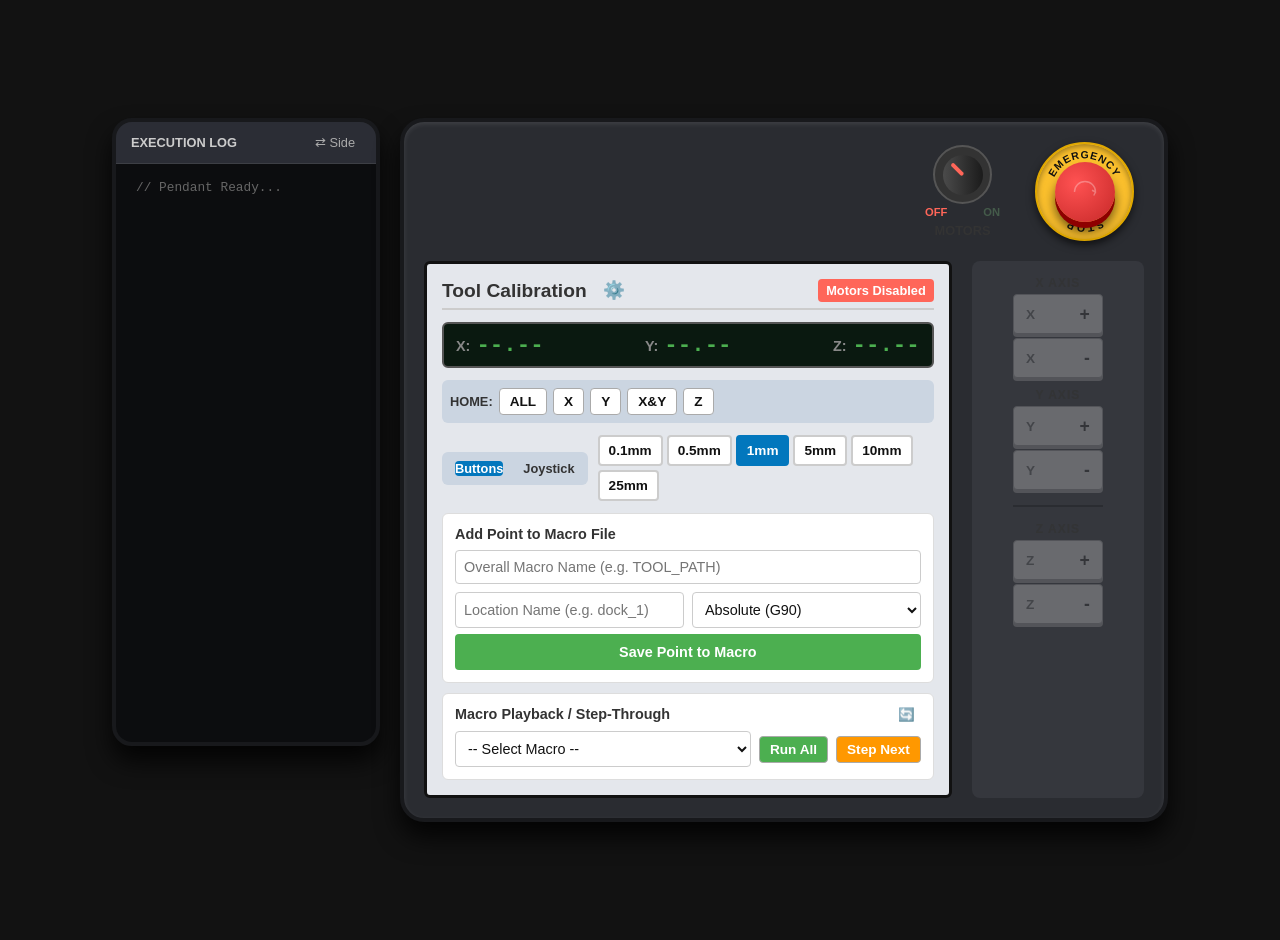
==== pendant.html @ 1c5fdec5 "10/01/2026 Rev B" ====
﻿<!DOCTYPE html>
<html lang="en">
<head>
    <meta charset="UTF-8">
    <meta name="viewport" content="width=device-width, initial-scale=1.0">
    <title>Klipper Teach Pendant</title>
    <style>
        :root {
            --casing-bg: #2a2c31;
            --casing-border: #18191c;
            --screen-bg: #e4e7ec;
            --btn-hw-bg: #e0e0e0;
            --btn-hw-border: #999;
            --btn-hw-text: #333;
            --estop-red: #d32f2f;
            --estop-red-dark: #8e0000;
            --estop-yellow: #fbc02d;
            --accent: #0277bd;
            --lcd-bg: #0a1910;
            --lcd-text: #4CAF50;
            --text-main: #333;
            --panel-bg: #fff;
            --panel-border: #ddd;
            --hw-col-bg: #35373d;
            --label-color: #fff;
        }

        body.light-mode {
            --casing-bg: #d0d3d8;
            --casing-border: #999cbad;
            --screen-bg: #f5f7fa;
            --btn-hw-bg: #f0f0f0;
            --btn-hw-border: #bbb;
            --btn-hw-text: #111;
            --accent: #0288d1;
            --lcd-bg: #112218;
            --lcd-text: #66bb6a;
            --text-main: #111;
            --panel-bg: #eaeef2;
            --panel-border: #cbd5e1;
            --hw-col-bg: #b8bbc2;
            --label-color: #111;
        }

        body {
            margin: 0;
            padding: 20px;
            background-color: #121212;
            font-family: "Segoe UI", Roboto, Helvetica, sans-serif;
            display: flex;
            justify-content: center;
            align-items: center;
            min-height: 100vh;
            user-select: none;
            transition: background-color 0.3s;
        }

        .pendant-wrapper {
            display: flex;
            gap: 20px;
            align-items: flex-start;
        }

        /* Console Window Panel */
        .console-column {
            width: 260px;
            height: 620px;
            background-color: #1e1f22;
            border: 4px solid var(--casing-border);
            border-radius: 20px;
            display: flex;
            flex-direction: column;
            overflow: hidden;
            box-shadow: 0 15px 25px rgba(0,0,0,0.8);
            order: 1; /* Default Left */
        }

        .pendant-casing {
            background-color: var(--casing-bg);
            border: 4px solid var(--casing-border);
            border-radius: 24px;
            box-shadow: 0 15px 25px rgba(0,0,0,0.8), inset 0 2px 5px rgba(255,255,255,0.1);
            width: 720px;
            padding: 20px;
            display: flex;
            flex-direction: column;
            gap: 20px;
            transition: background-color 0.3s, border-color 0.3s;
            order: 2; /* Default Center/Right of console */
        }

        .console-header {
            background-color: #2b2d35;
            color: #ccc;
            font-size: 0.8rem;
            font-weight: bold;
            padding: 12px 15px;
            display: flex;
            justify-content: space-between;
            align-items: center;
            border-bottom: 1px solid #3d3f45;
        }

        .console-body {
            background-color: #0c0d0f;
            color: #a9b7c6;
            font-family: "Courier New", Courier, monospace;
            font-size: 0.8rem;
            padding: 12px;
            flex-grow: 1;
            overflow-y: auto;
            display: flex;
            flex-direction: column;
            gap: 6px;
        }

        .console-line {
            padding: 4px 8px;
            border-radius: 3px;
            white-space: pre-wrap;
            word-break: break-all;
        }

            .console-line.active-target {
                background-color: #1b3b22;
                color: #81c784;
                border-left: 3px solid #4CAF50;
                font-weight: bold;
            }

        .console-toggle-btn {
            background: none;
            border: none;
            color: #aaa;
            cursor: pointer;
            font-size: 0.8rem;
        }

            .console-toggle-btn:hover {
                color: #fff;
            }

        .top-bezel {
            display: flex;
            justify-content: flex-end;
            align-items: center;
            gap: 35px;
            padding-right: 10px;
        }

        .main-body-row {
            display: flex;
            gap: 20px;
        }

        .estop-container {
            position: relative;
            width: 95px;
            height: 95px;
            background-color: var(--estop-yellow);
            border-radius: 50%;
            display: flex;
            align-items: center;
            justify-content: center;
            box-shadow: inset 0 2px 6px rgba(0,0,0,0.4), 0 4px 8px rgba(0,0,0,0.6);
            border: 2px solid #e0a800;
        }

        .estop-text-svg {
            position: absolute;
            top: 0;
            left: 0;
            width: 100%;
            height: 100%;
            pointer-events: none;
        }

        .estop-btn {
            background: radial-gradient(circle at 35% 35%, #ff5252, #c62828);
            border: none;
            border-radius: 50%;
            width: 60px;
            height: 60px;
            box-shadow: 0 6px 0 var(--estop-red-dark), 0 10px 12px rgba(0,0,0,0.6);
            cursor: pointer;
            position: relative;
            z-index: 2;
        }

            .estop-btn:active {
                transform: translateY(6px);
                box-shadow: 0 0 0 var(--estop-red-dark);
            }

        .estop-arrows {
            position: absolute;
            top: 50%;
            left: 50%;
            transform: translate(-50%, -50%);
            width: 35px;
            height: 35px;
            opacity: 0.3;
            pointer-events: none;
        }

        .keyswitch-container {
            display: flex;
            flex-direction: column;
            align-items: center;
            gap: 5px;
            color: var(--text-main);
            font-size: 0.8rem;
            font-weight: bold;
        }

        .keyswitch-base {
            width: 55px;
            height: 55px;
            background-color: #333;
            border: 2px solid #555;
            border-radius: 50%;
            display: flex;
            align-items: center;
            justify-content: center;
            cursor: pointer;
            position: relative;
        }

        .keyswitch-knob {
            width: 40px;
            height: 40px;
            background: linear-gradient(135deg, #555, #111);
            border-radius: 50%;
            transition: transform 0.5s cubic-bezier(0.68, -0.55, 0.265, 1.55);
            transform: rotate(-45deg);
            position: relative;
        }

            .keyswitch-knob::after {
                content: '';
                position: absolute;
                top: 4px;
                left: 50%;
                transform: translateX(-50%);
                width: 4px;
                height: 16px;
                background-color: #ff6659;
                border-radius: 2px;
            }

        #motorToggle {
            display: none;
        }

            #motorToggle:checked + .keyswitch-base {
                background-color: #1b3b22;
                border-color: #4CAF50;
            }

                #motorToggle:checked + .keyswitch-base .keyswitch-knob {
                    transform: rotate(45deg);
                }

                    #motorToggle:checked + .keyswitch-base .keyswitch-knob::after {
                        background-color: #81c784;
                    }

        .keyswitch-labels {
            display: flex;
            justify-content: space-between;
            width: 75px;
            font-size: 0.7rem;
            margin-top: -3px;
        }

        .label-off {
            color: #ff6659;
        }

        .label-on {
            color: #81c784;
            opacity: 0.3;
        }

        #motorToggle:checked ~ .keyswitch-labels .label-off {
            opacity: 0.3;
        }

        #motorToggle:checked ~ .keyswitch-labels .label-on {
            opacity: 1;
        }

        .screen-area {
            flex-grow: 1;
            background-color: var(--screen-bg);
            border: 3px solid #111;
            border-radius: 6px;
            padding: 15px;
            display: flex;
            flex-direction: column;
            gap: 12px;
            position: relative;
            transition: background-color 0.3s;
        }

        .screen-header {
            font-size: 1.2rem;
            font-weight: bold;
            color: var(--text-main);
            border-bottom: 2px solid #ccc;
            padding-bottom: 6px;
            display: flex;
            justify-content: space-between;
            align-items: center;
        }

        .header-title-group {
            display: flex;
            align-items: center;
            gap: 10px;
        }

        .settings-btn-icon {
            background: none;
            border: none;
            font-size: 1.1rem;
            cursor: pointer;
            color: var(--text-main);
        }

        .status-badge {
            font-size: 0.8rem;
            padding: 4px 8px;
            border-radius: 4px;
            background-color: #ff6659;
            color: white;
        }

            .status-badge.active {
                background-color: #4CAF50;
            }

        .settings-overlay {
            position: absolute;
            top: 0;
            left: 0;
            right: 0;
            bottom: 0;
            background: rgba(0,0,0,0.7);
            display: none;
            justify-content: center;
            align-items: center;
            z-index: 10;
        }

        .settings-modal {
            background-color: #fff;
            padding: 20px;
            border-radius: 8px;
            width: 85%;
            max-width: 350px;
            color: #333;
        }

            .settings-modal h3 {
                margin-top: 0;
                margin-bottom: 12px;
                font-size: 1.1rem;
                color: #333;
                border-bottom: 1px solid #ddd;
                padding-bottom: 5px;
            }

        .settings-section-title {
            font-size: 0.85rem;
            font-weight: bold;
            color: #555;
            margin: 10px 0 5px 0;
        }

        .settings-grid {
            display: grid;
            grid-template-columns: 1fr 1fr;
            gap: 8px;
            margin-bottom: 10px;
        }

        .settings-grid-item {
            display: flex;
            align-items: center;
            gap: 5px;
        }

        .settings-grid input[type="number"] {
            width: 100%;
            padding: 6px;
            border: 1px solid #ccc;
            border-radius: 4px;
        }

        .settings-row-single {
            display: flex;
            align-items: center;
            justify-content: space-between;
            margin-bottom: 10px;
            font-size: 0.9rem;
            color: #333;
        }

            .settings-row-single input[type="number"], .settings-row-single select {
                width: 90px;
                padding: 5px;
                border: 1px solid #ccc;
                border-radius: 4px;
                text-align: center;
            }

        .settings-checkboxes {
            display: flex;
            flex-direction: column;
            gap: 6px;
            margin-bottom: 15px;
            font-size: 0.9rem;
            color: #333;
        }

            .settings-checkboxes label {
                display: flex;
                align-items: center;
                gap: 8px;
                cursor: pointer;
            }

        .settings-actions {
            display: flex;
            justify-content: flex-end;
            gap: 10px;
        }

            .settings-actions button {
                padding: 6px 12px;
                border: none;
                border-radius: 4px;
                cursor: pointer;
                font-weight: bold;
            }

        .btn-cancel {
            background-color: #e0e0e0;
        }

        .btn-apply {
            background-color: var(--accent);
            color: white;
        }

        .lcd-display {
            background-color: var(--lcd-bg);
            border: 2px solid #555;
            border-radius: 6px;
            padding: 8px 12px;
            display: flex;
            justify-content: space-between;
        }

        .lcd-axis {
            display: flex;
            align-items: baseline;
            gap: 6px;
        }

        .lcd-label {
            color: #888;
            font-size: 0.9rem;
            font-weight: bold;
        }

        .lcd-value {
            color: var(--lcd-text);
            font-family: monospace;
            font-size: 1.4rem;
            font-weight: bold;
        }

        .homing-bar {
            display: flex;
            align-items: center;
            gap: 6px;
            background: #cbd5e1;
            padding: 8px;
            border-radius: 6px;
        }

        .homing-label {
            font-weight: bold;
            font-size: 0.8rem;
            color: #333;
        }

        .home-btn {
            background-color: #fff;
            border: 1px solid #aaa;
            border-radius: 4px;
            padding: 5px 10px;
            font-weight: bold;
            font-size: 0.85rem;
            cursor: pointer;
            color: #111;
        }

            .home-btn:hover {
                background-color: #e3f2fd;
                color: #1976d2;
            }

        .controls-row {
            display: flex;
            justify-content: space-between;
            align-items: center;
            gap: 10px;
        }

        .ui-toggle {
            display: flex;
            background: #cbd5e1;
            border-radius: 6px;
            padding: 3px;
        }

            .ui-toggle label {
                padding: 6px 10px;
                cursor: pointer;
                border-radius: 4px;
                font-weight: bold;
                font-size: 0.8rem;
                color: #333;
            }

            .ui-toggle input[type="radio"] {
                display: none;
            }

                .ui-toggle input[type="radio"]:checked + span {
                    background-color: var(--accent);
                    color: white;
                    display: block;
                    border-radius: 4px;
                }

        .step-selector {
            display: flex;
            gap: 4px;
            flex-wrap: wrap;
        }

        .step-btn {
            padding: 6px 9px;
            font-size: 0.85rem;
            background-color: white;
            border: 2px solid #ccc;
            border-radius: 4px;
            cursor: pointer;
            font-weight: bold;
            color: #111;
        }

            .step-btn.active {
                background-color: var(--accent);
                color: white;
                border-color: var(--accent);
            }

        .pendant-panels {
            display: flex;
            flex-direction: column;
            gap: 10px;
            margin-top: auto;
        }

        .panel-box {
            background: var(--panel-bg);
            padding: 12px;
            border-radius: 6px;
            border: 1px solid var(--panel-border);
            transition: background-color 0.3s;
        }

        .panel-title {
            font-weight: bold;
            color: var(--text-main);
            font-size: 0.9rem;
            margin-bottom: 8px;
            display: flex;
            justify-content: space-between;
        }

        .save-grid {
            display: grid;
            grid-template-columns: 1fr 1fr;
            gap: 8px;
        }

            .save-grid input, .save-grid select, .playback-grid select {
                padding: 8px;
                font-size: 0.9rem;
                border: 1px solid #ccc;
                border-radius: 4px;
                box-sizing: border-box;
                width: 100%;
                background: #fff;
                color: #111;
            }

        .macro-name-input {
            grid-column: 1 / 3;
        }

        .btn-action {
            background-color: #4CAF50;
            color: white;
            border: none;
            padding: 10px;
            font-weight: bold;
            border-radius: 4px;
            cursor: pointer;
            width: 100%;
            margin-top: 6px;
            font-size: 0.9rem;
        }

        .playback-grid {
            display: grid;
            grid-template-columns: 1fr auto auto;
            gap: 8px;
            align-items: center;
        }

        .hardware-jog-column {
            width: 155px;
            background-color: var(--hw-col-bg);
            padding: 15px;
            border-radius: 8px;
            display: flex;
            flex-direction: column;
            gap: 15px;
            align-items: center;
            transition: background-color 0.3s;
        }

        .jog-group {
            display: flex;
            flex-direction: column;
            gap: 4px;
            width: 100%;
            align-items: center;
        }

        .jog-label {
            color: var(--text-main);
            opacity: 0.7;
            font-size: 0.75rem;
            font-weight: bold;
            letter-spacing: 1px;
        }

        #xyContainer {
            display: flex;
            flex-direction: column;
            gap: 10px;
            width: 100%;
            align-items: center;
            min-height: 200px;
            justify-content: center;
        }

        .hw-jog-btn {
            background-color: var(--btn-hw-bg);
            border: 1px solid var(--btn-hw-border);
            border-radius: 4px;
            width: 90px;
            height: 40px;
            font-size: 1.1rem;
            font-weight: bold;
            color: var(--btn-hw-text);
            cursor: pointer;
            box-shadow: 0 3px 0 #999;
            display: flex;
            justify-content: space-between;
            padding: 0 12px;
            align-items: center;
        }

            .hw-jog-btn:active:not(:disabled) {
                transform: translateY(3px);
                box-shadow: 0 0 0 #999;
            }

            .hw-jog-btn:disabled {
                opacity: 0.3;
                cursor: not-allowed;
            }

        .axis-letter {
            color: var(--btn-hw-text);
            opacity: 0.7;
            font-size: 0.85rem;
        }

        .z-divider {
            width: 90px;
            height: 2px;
            background-color: rgba(0,0,0,0.2);
        }

        .joystick-outer-wrap {
            position: relative;
            width: 140px;
            height: 140px;
            display: none;
            align-items: center;
            justify-content: center;
        }

        .joystick-base-ui {
            width: 105px;
            height: 105px;
            background: radial-gradient(circle, #2a2c31 0%, #111 100%);
            border-radius: 50%;
            box-shadow: inset 0 4px 10px rgba(0,0,0,0.8), 0 2px 4px rgba(255,255,255,0.1);
            position: relative;
            display: flex;
            align-items: center;
            justify-content: center;
            touch-action: none;
            border: 1px solid #444;
        }

        .joystick-stick-ui {
            width: 40px;
            height: 40px;
            background: linear-gradient(135deg, #666, #333);
            border-radius: 50%;
            box-shadow: 0 6px 10px rgba(0,0,0,0.6), inset 0 2px 4px rgba(255,255,255,0.3);
            position: absolute;
            cursor: grab;
            transition: transform 0.05s linear;
            z-index: 2;
        }

            .joystick-stick-ui:active {
                cursor: grabbing;
            }

        .joystick-outer-wrap.disabled {
            opacity: 0.3;
            pointer-events: none;
        }

        .joy-label-ext {
            position: absolute;
            font-size: 0.8rem;
            font-weight: 900;
            color: var(--label-color);
            text-shadow: 0 1px 3px rgba(0,0,0,0.9);
            pointer-events: none;
        }

        .jl-yp {
            top: 0px;
            left: 60px;
            transform: translateX(-50%);
        }

        .jl-ym {
            bottom: 0px;
            left: 60px;
            transform: translateX(-50%);
        }

        .jl-xp {
            right: 0px;
            top: 60px;
            transform: translateY(-50%);
        }

        .jl-xm {
            left: 0px;
            top: 60px;
            transform: translateY(-50%);
        }

        .jl-ne {
            top: 12px;
            right: 12px;
            font-size: 0.65rem;
        }

        .jl-se {
            bottom: 12px;
            right: 12px;
            font-size: 0.65rem;
        }

        .jl-sw {
            bottom: 12px;
            left: 12px;
            font-size: 0.65rem;
        }

        .jl-nw {
            top: 12px;
            left: 12px;
            font-size: 0.65rem;
        }
    </style>
</head>
<body>

    <div class="pendant-wrapper" id="pendantWrapper">
        <!-- Console Window Panel -->
        <div class="console-column" id="consoleColumn">
            <div class="console-header">
                <span>EXECUTION LOG</span>
                <button class="console-toggle-btn" onclick="toggleConsoleSide()" title="Switch Side">⇄ Side</button>
            </div>
            <div class="console-body" id="consoleBody">
                <div class="console-line" style="color: #666;">// Pendant Ready...</div>
            </div>
        </div>

        <!-- Main Pendant Casing -->
        <div class="pendant-casing">
            <div class="top-bezel">
                <div class="keyswitch-container">
                    <label for="motorToggle" class="keyswitch-base" onclick="toggleMotors(event)"><div class="keyswitch-knob"></div></label>
                    <input type="checkbox" id="motorToggle">
                    <div class="keyswitch-labels"><span class="label-off">OFF</span><span class="label-on">ON</span></div>
                    <span>MOTORS</span>
                </div>
                <div class="estop-container">
                    <svg class="estop-text-svg" viewBox="0 0 100 100">
                        <path id="textPathTop" d="M 15 50 A 35 35 0 0 1 85 50" fill="transparent" />
                        <text font-family="Arial" font-weight="900" font-size="11" fill="#111" letter-spacing="1"><textPath href="#textPathTop" startOffset="50%" text-anchor="middle">EMERGENCY</textPath></text>
                        <path id="textPathBottom" d="M 85 50 A 35 35 0 0 1 15 50" fill="transparent" />
                        <text font-family="Arial" font-weight="900" font-size="11" fill="#111" letter-spacing="2"><textPath href="#textPathBottom" startOffset="50%" text-anchor="middle">STOP</textPath></text>
                    </svg>
                    <button class="estop-btn" onclick="triggerEStop()">
                        <svg class="estop-arrows" viewBox="0 0 100 100"><path d="M 20 50 A 30 30 0 0 1 80 50 l -10 -5 m 10 5 l -5 10" stroke="white" stroke-width="4" fill="none" /></svg>
                    </button>
                </div>
            </div>

            <div class="main-body-row">
                <div class="screen-area">
                    <div class="settings-overlay" id="settingsOverlay">
                        <div class="settings-modal">
                            <h3>Pendant Settings</h3>
                            <div class="settings-section-title">Jog Distances (mm)</div>
                            <div class="settings-grid" id="settingsGrid"></div>

                            <div class="settings-section-title">Joystick & Appearance</div>
                            <div class="settings-row-single">
                                <span>Joystick Rate (cmds/sec):</span>
                                <input type="number" id="joystickRateInput" min="0.5" max="10" step="0.5" value="1">
                            </div>
                            <div class="settings-row-single">
                                <span>Theme Mode:</span>
                                <select id="themeSelect">
                                    <option value="dark">Dark Mode</option>
                                    <option value="light">Light Mode</option>
                                </select>
                            </div>

                            <div class="settings-section-title">Axis Configuration</div>
                            <div class="settings-checkboxes">
                                <label><input type="checkbox" id="invertAxisCheck"> Invert Axes (+/-)</label>
                                <label><input type="checkbox" id="swapAxesCheck"> Swap X / Y Axes</label>
                            </div>

                            <div class="settings-actions">
                                <button class="btn-cancel" onclick="closeSettings()">Cancel</button>
                                <button class="btn-apply" onclick="applySettings()">Apply</button>
                            </div>
                        </div>
                    </div>

                    <div class="screen-header">
                        <div class="header-title-group">
                            Tool Calibration
                            <button class="settings-btn-icon" onclick="openSettings()">⚙️️</button>
                        </div>
                        <span class="status-badge" id="motorStatusBadge">Motors Disabled</span>
                    </div>

                    <div class="lcd-display">
                        <div class="lcd-axis"><span class="lcd-label">X:</span><span class="lcd-value" id="valX">--.--</span></div>
                        <div class="lcd-axis"><span class="lcd-label">Y:</span><span class="lcd-value" id="valY">--.--</span></div>
                        <div class="lcd-axis"><span class="lcd-label">Z:</span><span class="lcd-value" id="valZ">--.--</span></div>
                    </div>

                    <div class="homing-bar">
                        <span class="homing-label">HOME:</span>
                        <button class="home-btn" onclick="sendGcode('G28')">ALL</button>
                        <button class="home-btn" onclick="sendGcode('G28 X')">X</button>
                        <button class="home-btn" onclick="sendGcode('G28 Y')">Y</button>
                        <button class="home-btn" onclick="sendGcode('G28 X Y')">X&Y</button>
                        <button class="home-btn" onclick="sendGcode('G28 Z')">Z</button>
                    </div>

                    <div class="controls-row">
                        <div class="ui-toggle">
                            <label><input type="radio" name="xyMode" value="buttons" checked onchange="switchXYMode(this.value)"><span>Buttons</span></label>
                            <label><input type="radio" name="xyMode" value="joystick" onchange="switchXYMode(this.value)"><span>Joystick</span></label>
                        </div>
                        <div class="step-selector" id="stepSelector"></div>
                    </div>

                    <div class="pendant-panels">
                        <div class="panel-box">
                            <div class="panel-title">Add Point to Macro File</div>
                            <div class="save-grid">
                                <input type="text" id="macroName" class="macro-name-input" placeholder="Overall Macro Name (e.g. TOOL_PATH)">
                                <input type="text" id="locationName" placeholder="Location Name (e.g. dock_1)">
                                <select id="coordMode"><option value="ABSOLUTE">Absolute (G90)</option><option value="RELATIVE">Relative (G91)</option></select>
                            </div>
                            <button class="btn-action" onclick="saveLocation()">Save Point to Macro</button>
                        </div>

                        <div class="panel-box">
                            <div class="panel-title">
                                <span>Macro Playback / Step-Through</span>
                                <button style="background:none; border:none; cursor:pointer;" onclick="loadMacrosList()" title="Refresh Macros">🔄</button>
                            </div>
                            <div class="playback-grid">
                                <select id="macroSelect" onchange="updateStepSelection()"><option value="">-- Select Macro --</option></select>
                                <button class="home-btn" onclick="runContinuous()" style="background:#4CAF50; color:white;">Run All</button>
                                <button class="home-btn btn-step" onclick="stepNext()" style="background:#ff9800; color:white;">Step Next</button>
                            </div>
                        </div>
                    </div>
                </div>

                <div class="hardware-jog-column">
                    <div id="xyContainer">
                        <div id="xyButtons" style="display: flex; flex-direction: column; gap: 10px; width: 100%;">
                            <div class="jog-group">
                                <div class="jog-label">X AXIS</div>
                                <button class="hw-jog-btn" onclick="jog('X', 1)" disabled><span class="axis-letter">X</span>+</button>
                                <button class="hw-jog-btn" onclick="jog('X', -1)" disabled><span class="axis-letter">X</span>-</button>
                            </div>
                            <div class="jog-group">
                                <div class="jog-label">Y AXIS</div>
                                <button class="hw-jog-btn" onclick="jog('Y', 1)" disabled><span class="axis-letter">Y</span>+</button>
                                <button class="hw-jog-btn" onclick="jog('Y', -1)" disabled><span class="axis-letter">Y</span>-</button>
                            </div>
                        </div>

                        <div id="xyJoystickOuter" class="joystick-outer-wrap disabled">
                            <span class="joy-label-ext jl-yp">+Y</span>
                            <span class="joy-label-ext jl-ym">-Y</span>
                            <span class="joy-label-ext jl-xp">+X</span>
                            <span class="joy-label-ext jl-xm">-X</span>
                            <span class="joy-label-ext jl-ne">+X/+Y</span>
                            <span class="joy-label-ext jl-se">+X/-Y</span>
                            <span class="joy-label-ext jl-sw">-X/-Y</span>
                            <span class="joy-label-ext jl-nw">-X/+Y</span>

                            <div class="joystick-base-ui" id="xyJoystick">
                                <div class="joystick-stick-ui" id="joystickStick"></div>
                            </div>
                        </div>
                    </div>

                    <div class="z-divider"></div>
                    <div class="jog-group">
                        <div class="jog-label">Z AXIS</div>
                        <button class="hw-jog-btn" onclick="jog('Z', 1)" disabled><span class="axis-letter">Z</span>+</button>
                        <button class="hw-jog-btn" onclick="jog('Z', -1)" disabled><span class="axis-letter">Z</span>-</button>
                    </div>
                </div>
            </div>
        </div>
    </div>

    <script>
        let jogSteps = [0.1, 0.5, 1, 5, 10, 25];
        let currentStep = 1;
        const feedrate = 3000;
        let motorsEnabled = false;
        let loadedMacrosData = {};
        let currentStepIndex = 0;

        let invertAxes = false;
        let swapAxes = false;
        let joystickCmdsPerSec = 1.0;
        let isLightMode = false;

        function initUI() {
            renderStepButtons();
            loadMacrosList();
        }

        function toggleConsoleSide() {
            const consoleCol = document.getElementById('consoleColumn');
            // Swap flex order dynamically between 1 (left) and 3 (right)
            if (consoleCol.style.order === "3") {
                consoleCol.style.order = "1";
            } else {
                consoleCol.style.order = "3";
            }
        }

        function logToConsole(text, lineId = null, isActiveTarget = false) {
            const body = document.getElementById('consoleBody');
            if (isActiveTarget) {
                document.querySelectorAll('.console-line.active-target').forEach(el => el.classList.remove('active-target'));
            }
            const line = document.createElement('div');
            line.className = 'console-line' + (isActiveTarget ? ' active-target' : '');
            if (lineId) line.id = lineId;
            line.innerText = text;
            body.appendChild(line);
            body.scrollTop = body.scrollHeight;
        }

        function renderStepButtons() {
            const container = document.getElementById('stepSelector');
            container.innerHTML = '';
            jogSteps.forEach((dist) => {
                const btn = document.createElement('button');
                btn.className = 'step-btn' + (dist === currentStep ? ' active' : '');
                btn.innerText = dist + 'mm';
                btn.onclick = (e) => {
                    document.querySelectorAll('.step-btn').forEach(b => b.classList.remove('active'));
                    e.target.classList.add('active');
                    currentStep = dist;
                };
                container.appendChild(btn);
            });
        }

        function openSettings() {
            const grid = document.getElementById('settingsGrid');
            grid.innerHTML = '';
            for (let i = 0; i < 6; i++) {
                const val = jogSteps[i] !== undefined ? jogSteps[i] : '';
                grid.innerHTML += `<div class="settings-grid-item"><label>${i + 1}:</label><input type="number" id="jogVal${i}" step="0.1" value="${val}"></div>`;
            }
            document.getElementById('joystickRateInput').value = joystickCmdsPerSec;
            document.getElementById('themeSelect').value = isLightMode ? 'light' : 'dark';
            document.getElementById('invertAxisCheck').checked = invertAxes;
            document.getElementById('swapAxesCheck').checked = swapAxes;
            document.getElementById('settingsOverlay').style.display = 'flex';
        }

        function closeSettings() { document.getElementById('settingsOverlay').style.display = 'none'; }

        function applySettings() {
            let newSteps = [];
            for (let i = 0; i < 6; i++) {
                const input = document.getElementById(`jogVal${i}`).value;
                if (input !== '' && !isNaN(input) && parseFloat(input) > 0) newSteps.push(parseFloat(input));
            }
            if (newSteps.length > 0) { jogSteps = newSteps; renderStepButtons(); }

            const rateInput = parseFloat(document.getElementById('joystickRateInput').value);
            if (!isNaN(rateInput) && rateInput > 0) {
                joystickCmdsPerSec = rateInput;
            }

            const themeVal = document.getElementById('themeSelect').value;
            isLightMode = (themeVal === 'light');
            if (isLightMode) {
                document.body.classList.add('light-mode');
            } else {
                document.body.classList.remove('light-mode');
            }

            invertAxes = document.getElementById('invertAxisCheck').checked;
            swapAxes = document.getElementById('swapAxesCheck').checked;

            closeSettings();
        }

        async function sendGcode(gcode) {
            try {
                await fetch(`/printer/gcode/script?script=${encodeURIComponent(gcode)}`, { method: 'POST' });
            } catch (error) { console.error('API Error:', error); }
        }

        async function fetchPosition() {
            try {
                const res = await fetch('/printer/objects/query?toolhead');
                if (res.ok) {
                    const data = await res.json();
                    const pos = data.result.status.toolhead.position;
                    document.getElementById('valX').innerText = pos[0].toFixed(2);
                    document.getElementById('valY').innerText = pos[1].toFixed(2);
                    document.getElementById('valZ').innerText = pos[2].toFixed(2);
                }
            } catch (error) { }
        }
        setInterval(fetchPosition, 500);

        async function loadMacrosList() {
            try {
                const response = await fetch('/machine/remote_method?method=get_pendant_macros&FILE=teach_pendant.cfg');
                const data = await response.json();
                if (data && data.result) {
                    loadedMacrosData = data.result.macros || {};
                    const select = document.getElementById('macroSelect');
                    select.innerHTML = '<option value="">-- Select Macro --</option>';
                    Object.keys(loadedMacrosData).forEach(macroName => {
                        select.innerHTML += `<option value="${macroName}">${macroName} (${loadedMacrosData[macroName].length} pts)</option>`;
                    });
                }
            } catch (e) { console.error("Could not load macros list", e); }
        }

        function updateStepSelection() {
            currentStepIndex = 0;
            const macroName = document.getElementById('macroSelect').value;
            const body = document.getElementById('consoleBody');
            body.innerHTML = '';
            if (macroName && loadedMacrosData[macroName]) {
                logToConsole(`--- Loaded Macro: ${macroName} ---`);
                loadedMacrosData[macroName].forEach((pt, index) => {
                    logToConsole(`# Location: ${pt.location}`);
                    logToConsole(pt.gcode, `macro-line-${macroName}-${index}`);
                });
            }
        }

        function runContinuous() {
            const macroName = document.getElementById('macroSelect').value;
            if (!macroName) { alert("Please select a macro first."); return; }
            logToConsole(`Executing Macro Continuously: ${macroName}`);
            sendGcode(macroName);
        }

        function stepNext() {
            const macroName = document.getElementById('macroSelect').value;
            if (!macroName) { alert("Please select a macro first."); return; }
            const points = loadedMacrosData[macroName];
            if (!points || points.length === 0) { alert("No points found in this macro."); return; }

            if (currentStepIndex >= points.length) {
                alert("Reached end of macro points sequence.");
                currentStepIndex = 0;
                return;
            }

            const step = points[currentStepIndex];
            const lineEl = document.getElementById(`macro-line-${macroName}-${currentStepIndex}`);
            if (lineEl) {
                document.querySelectorAll('.console-line.active-target').forEach(el => el.classList.remove('active-target'));
                lineEl.classList.add('active-target');
                lineEl.scrollIntoView({ behavior: 'smooth', block: 'nearest' });
            }

            logToConsole(`Stepping to [${step.location}]`);
            sendGcode(step.gcode);
            currentStepIndex++;
        }

        function triggerEStop() {
            sendGcode("M112");
            logToConsole("!! EMERGENCY STOP TRIGGERED !!");
            alert("EMERGENCY STOP TRIGGERED");
            const checkbox = document.getElementById('motorToggle');
            if (checkbox.checked) { checkbox.checked = false; updateMotorState(false); }
        }

        function toggleMotors(e) {
            e.preventDefault();
            const checkbox = document.getElementById('motorToggle');
            checkbox.checked = !checkbox.checked;
            updateMotorState(checkbox.checked);
        }

        function updateMotorState(isEnabled) {
            motorsEnabled = isEnabled;
            const buttons = document.querySelectorAll('.hw-jog-btn');
            const joystickOuter = document.getElementById('xyJoystickOuter');
            const badge = document.getElementById('motorStatusBadge');
            if (isEnabled) {
                buttons.forEach(btn => btn.disabled = false);
                joystickOuter.classList.remove('disabled');
                badge.textContent = "Motors Enabled";
                badge.classList.add('active');
                logToConsole("Motors Enabled.");
            } else {
                sendGcode("M84");
                buttons.forEach(btn => btn.disabled = true);
                joystickOuter.classList.add('disabled');
                badge.textContent = "Motors Disabled";
                badge.classList.remove('active');
                logToConsole("Motors Disabled / Steppers Unpowered.");
            }
        }

        function switchXYMode(mode) {
            document.getElementById('xyButtons').style.display = (mode === 'buttons') ? 'flex' : 'none';
            document.getElementById('xyJoystickOuter').style.display = (mode === 'joystick') ? 'flex' : 'none';
        }

        function jog(axis, direction) {
            if (!motorsEnabled) return;
            let targetAxis = axis;
            let dir = direction;

            if (targetAxis === 'X' || targetAxis === 'Y') {
                if (swapAxes) targetAxis = (targetAxis === 'X') ? 'Y' : 'X';
                if (invertAxes) dir *= -1;
            }

            const distance = currentStep * dir;
            sendGcode(`G91\nG1 ${targetAxis}${distance} F${feedrate}\nG90`);
            logToConsole(`Jog ${targetAxis}: ${distance > 0 ? '+' : ''}${distance}mm`);
            setTimeout(fetchPosition, 100);
        }

        function jogVector(xDir, yDir) {
            if (!motorsEnabled) return;

            let finalX = xDir;
            let finalY = yDir;

            if (swapAxes) {
                let temp = finalX;
                finalX = finalY;
                finalY = temp;
            }
            if (invertAxes) {
                finalX *= -1;
                finalY *= -1;
            }

            let moveStr = "G1";
            if (finalX !== 0) moveStr += ` X${currentStep * finalX}`;
            if (finalY !== 0) moveStr += ` Y${currentStep * finalY}`;
            moveStr += ` F${feedrate}`;

            sendGcode(`G91\n${moveStr}\nG90`);

            let dirDesc = [];
            if (finalX !== 0) dirDesc.push(`X:${finalX > 0 ? '+' : ''}${finalX * currentStep}`);
            if (finalY !== 0) dirDesc.push(`Y:${finalY > 0 ? '+' : ''}${finalY * currentStep}`);
            logToConsole(`Joystick Move [${dirDesc.join(', ')}]`);

            setTimeout(fetchPosition, 100);
        }

        function saveLocation() {
            const macroName = document.getElementById('macroName').value.trim().toUpperCase().replace(/\s+/g, '_');
            const locationName = document.getElementById('locationName').value.trim().toLowerCase().replace(/\s+/g, '_');
            const coordMode = document.getElementById('coordMode').value;

            if (!macroName || !locationName) {
                alert("Please enter both an overall Macro Name and an individual Location Name.");
                return;
            }

            const x = document.getElementById('valX').innerText;
            const y = document.getElementById('valY').innerText;
            const z = document.getElementById('valZ').innerText;

            const payload = `SAVE_PENDANT_LOCATION MACRO_NAME="${macroName}" LOCATION_NAME="${locationName}" FILE="teach_pendant.cfg" MODE="${coordMode}" X=${x} Y=${y} Z=${z}`;
            sendGcode(payload);
            logToConsole(`Saved Point [${locationName}] -> X:${x} Y:${y} Z:${z}`);

            const btn = document.querySelector('.panel-box .btn-action');
            const orig = btn.innerText;
            btn.innerText = "Point Added!";
            btn.style.backgroundColor = "#2E7D32";
            setTimeout(() => {
                btn.innerText = orig;
                btn.style.backgroundColor = "#4CAF50";
                document.getElementById('locationName').value = "";
                loadMacrosList();
            }, 1500);
        }

        // --- Constrained Analog Joystick Implementation ---
        const stick = document.getElementById('joystickStick');
        const base = document.getElementById('xyJoystick');
        let isDragging = false;
        let jogInterval = null;
        const maxRadius = 32;

        function handleJoystickStart(e) {
            if (!motorsEnabled) return;
            isDragging = true;
            stick.style.transition = 'none';
            handleJoystickMove(e);
        }

        function handleJoystickMove(e) {
            if (!isDragging || !motorsEnabled) return;
            const rect = base.getBoundingClientRect();
            const centerX = rect.left + rect.width / 2;
            const centerY = rect.top + rect.height / 2;
            let clientX = e.touches ? e.touches[0].clientX : e.clientX;
            let clientY = e.touches ? e.touches[0].clientY : e.clientY;

            let dx = clientX - centerX;
            let dy = clientY - centerY;
            const distance = Math.sqrt(dx * dx + dy * dy);

            let angle = Math.atan2(-dy, dx) * (180 / Math.PI);
            if (angle < 0) angle += 360;

            const sector = Math.round(angle / 45) * 45;
            const snappedRad = (sector * Math.PI) / 180;
            const currentRadius = Math.min(distance, maxRadius);

            const constrainedX = Math.cos(snappedRad) * currentRadius;
            const constrainedY = -Math.sin(snappedRad) * currentRadius;

            stick.style.transform = `translate(${constrainedX}px, ${constrainedY}px)`;

            if (currentRadius > maxRadius * 0.4) {
                let xMult = 0, yMult = 0;

                if (sector === 0) { xMult = 1; yMult = 0; }
                if (sector === 45) { xMult = 1; yMult = 1; }
                if (sector === 90) { xMult = 0; yMult = 1; }
                if (sector === 135) { xMult = -1; yMult = 1; }
                if (sector === 180) { xMult = -1; yMult = 0; }
                if (sector === 225) { xMult = -1; yMult = -1; }
                if (sector === 270) { xMult = 0; yMult = -1; }
                if (sector === 315) { xMult = 1; yMult = -1; }

                const intervalMs = 1000 / joystickCmdsPerSec;

                if (!jogInterval) {
                    jogVector(xMult, yMult);
                    jogInterval = setInterval(() => { jogVector(xMult, yMult); }, intervalMs);
                }
            } else {
                clearInterval(jogInterval);
                jogInterval = null;
            }
        }

        function handleJoystickEnd() {
            isDragging = false;
            stick.style.transition = 'transform 0.2s cubic-bezier(0.68, -0.55, 0.265, 1.55)';
            stick.style.transform = 'translate(0px, 0px)';
            clearInterval(jogInterval);
            jogInterval = null;
        }

        stick.addEventListener('mousedown', handleJoystickStart);
        window.addEventListener('mousemove', handleJoystickMove);
        window.addEventListener('mouseup', handleJoystickEnd);
        stick.addEventListener('touchstart', handleJoystickStart, { passive: false });
        window.addEventListener('touchmove', handleJoystickMove, { passive: false });
        window.addEventListener('touchend', handleJoystickEnd);

        initUI();
    </script>
</body>
</html>
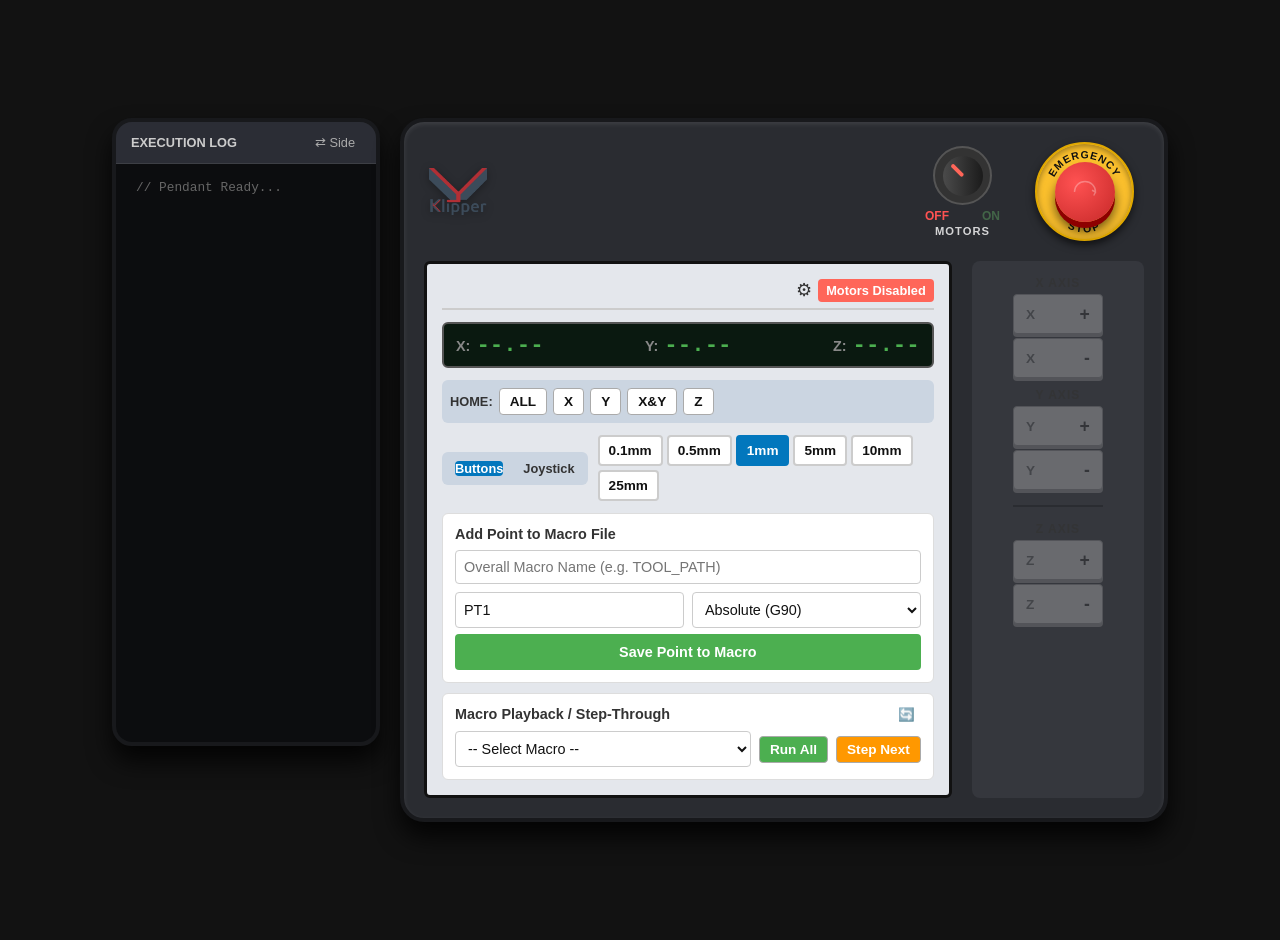
==== commit 0744cd82: "10/01/2026 Rev C" ====
--- a/pendant.html
+++ b/pendant.html
@@ -23,6 +23,7 @@
             --panel-border: #ddd;
             --hw-col-bg: #35373d;
             --label-color: #fff;
+            --bezel-text: #ffffff;
         }
 
         body.light-mode {
@@ -40,6 +41,7 @@
             --panel-border: #cbd5e1;
             --hw-col-bg: #b8bbc2;
             --label-color: #111;
+            --bezel-text: #111111;
         }
 
         body {
@@ -61,7 +63,6 @@
             align-items: flex-start;
         }
 
-        /* Console Window Panel */
         .console-column {
             width: 260px;
             height: 620px;
@@ -72,7 +73,7 @@
             flex-direction: column;
             overflow: hidden;
             box-shadow: 0 15px 25px rgba(0,0,0,0.8);
-            order: 1; /* Default Left */
+            order: 1;
         }
 
         .pendant-casing {
@@ -86,7 +87,7 @@
             flex-direction: column;
             gap: 20px;
             transition: background-color 0.3s, border-color 0.3s;
-            order: 2; /* Default Center/Right of console */
+            order: 2;
         }
 
         .console-header {
@@ -142,10 +143,29 @@
 
         .top-bezel {
             display: flex;
-            justify-content: flex-end;
+            justify-content: space-between;
+            align-items: center;
+            padding-right: 10px;
+            padding-left: 5px;
+        }
+
+        .bezel-left-group {
+            display: flex;
+            align-items: center;
+            gap: 15px;
+        }
+
+        .bezel-right-group {
+            display: flex;
             align-items: center;
             gap: 35px;
-            padding-right: 10px;
+        }
+
+        .klipper-logo {
+            height: 48px;
+            width: auto;
+            object-fit: contain;
+            filter: drop-shadow(0 2px 4px rgba(0,0,0,0.3));
         }
 
         .main-body-row {
@@ -207,8 +227,8 @@
             display: flex;
             flex-direction: column;
             align-items: center;
-            gap: 5px;
-            color: var(--text-main);
+            gap: 4px;
+            color: var(--bezel-text);
             font-size: 0.8rem;
             font-weight: bold;
         }
@@ -269,25 +289,33 @@
             display: flex;
             justify-content: space-between;
             width: 75px;
-            font-size: 0.7rem;
-            margin-top: -3px;
+            font-size: 0.75rem;
+            font-weight: 800;
         }
 
         .label-off {
-            color: #ff6659;
+            color: #ff5252;
         }
 
         .label-on {
-            color: #81c784;
-            opacity: 0.3;
+            color: #66bb6a;
+            opacity: 0.4;
         }
 
         #motorToggle:checked ~ .keyswitch-labels .label-off {
-            opacity: 0.3;
+            opacity: 0.4;
         }
 
         #motorToggle:checked ~ .keyswitch-labels .label-on {
             opacity: 1;
+        }
+
+        .label-motors {
+            font-size: 0.7rem;
+            letter-spacing: 1px;
+            color: var(--bezel-text);
+            opacity: 0.8;
+            margin-top: -2px;
         }
 
         .screen-area {
@@ -310,14 +338,8 @@
             border-bottom: 2px solid #ccc;
             padding-bottom: 6px;
             display: flex;
-            justify-content: space-between;
-            align-items: center;
-        }
-
-        .header-title-group {
-            display: flex;
-            align-items: center;
-            gap: 10px;
+            justify-content: flex-end;
+            align-items: center;
         }
 
         .settings-btn-icon {
@@ -407,7 +429,7 @@
             color: #333;
         }
 
-            .settings-row-single input[type="number"], .settings-row-single select {
+            .settings-row-single input[type="text"], .settings-row-single input[type="number"], .settings-row-single select {
                 width: 90px;
                 padding: 5px;
                 border: 1px solid #ccc;
@@ -788,36 +810,11 @@
             top: 60px;
             transform: translateY(-50%);
         }
-
-        .jl-ne {
-            top: 12px;
-            right: 12px;
-            font-size: 0.65rem;
-        }
-
-        .jl-se {
-            bottom: 12px;
-            right: 12px;
-            font-size: 0.65rem;
-        }
-
-        .jl-sw {
-            bottom: 12px;
-            left: 12px;
-            font-size: 0.65rem;
-        }
-
-        .jl-nw {
-            top: 12px;
-            left: 12px;
-            font-size: 0.65rem;
-        }
     </style>
 </head>
 <body>
 
     <div class="pendant-wrapper" id="pendantWrapper">
-        <!-- Console Window Panel -->
         <div class="console-column" id="consoleColumn">
             <div class="console-header">
                 <span>EXECUTION LOG</span>
@@ -828,25 +825,32 @@
             </div>
         </div>
 
-        <!-- Main Pendant Casing -->
         <div class="pendant-casing">
             <div class="top-bezel">
-                <div class="keyswitch-container">
-                    <label for="motorToggle" class="keyswitch-base" onclick="toggleMotors(event)"><div class="keyswitch-knob"></div></label>
-                    <input type="checkbox" id="motorToggle">
-                    <div class="keyswitch-labels"><span class="label-off">OFF</span><span class="label-on">ON</span></div>
-                    <span>MOTORS</span>
+                <div class="bezel-left-group">
+                    <img src="klipper-logo.png" alt="Klipper Logo" class="klipper-logo">
                 </div>
-                <div class="estop-container">
-                    <svg class="estop-text-svg" viewBox="0 0 100 100">
-                        <path id="textPathTop" d="M 15 50 A 35 35 0 0 1 85 50" fill="transparent" />
-                        <text font-family="Arial" font-weight="900" font-size="11" fill="#111" letter-spacing="1"><textPath href="#textPathTop" startOffset="50%" text-anchor="middle">EMERGENCY</textPath></text>
-                        <path id="textPathBottom" d="M 85 50 A 35 35 0 0 1 15 50" fill="transparent" />
-                        <text font-family="Arial" font-weight="900" font-size="11" fill="#111" letter-spacing="2"><textPath href="#textPathBottom" startOffset="50%" text-anchor="middle">STOP</textPath></text>
-                    </svg>
-                    <button class="estop-btn" onclick="triggerEStop()">
-                        <svg class="estop-arrows" viewBox="0 0 100 100"><path d="M 20 50 A 30 30 0 0 1 80 50 l -10 -5 m 10 5 l -5 10" stroke="white" stroke-width="4" fill="none" /></svg>
-                    </button>
+                <div class="bezel-right-group">
+                    <div class="keyswitch-container">
+                        <label for="motorToggle" class="keyswitch-base" onclick="toggleMotors(event)"><div class="keyswitch-knob"></div></label>
+                        <input type="checkbox" id="motorToggle">
+                        <div class="keyswitch-labels">
+                            <span class="label-off">OFF</span>
+                            <span class="label-on">ON</span>
+                        </div>
+                        <span class="label-motors">MOTORS</span>
+                    </div>
+                    <div class="estop-container">
+                        <svg class="estop-text-svg" viewBox="0 0 100 100">
+                            <path id="textPathTop" d="M 15 50 A 35 35 0 0 1 85 50" fill="transparent" />
+                            <text font-family="Arial" font-weight="900" font-size="11" fill="#111" letter-spacing="1"><textPath href="#textPathTop" startOffset="50%" text-anchor="middle">EMERGENCY</textPath></text>
+                            <path id="textPathBottom" d="M 12 55 A 38 38 0 0 0 88 55" fill="transparent" />
+                            <text font-family="Arial" font-weight="900" font-size="11" fill="#111" letter-spacing="2"><textPath href="#textPathBottom" startOffset="50%" text-anchor="middle">STOP</textPath></text>
+                        </svg>
+                        <button class="estop-btn" onclick="triggerEStop()">
+                            <svg class="estop-arrows" viewBox="0 0 100 100"><path d="M 20 50 A 30 30 0 0 1 80 50 l -10 -5 m 10 5 l -5 10" stroke="white" stroke-width="4" fill="none" /></svg>
+                        </button>
+                    </div>
                 </div>
             </div>
 
@@ -858,10 +862,22 @@
                             <div class="settings-section-title">Jog Distances (mm)</div>
                             <div class="settings-grid" id="settingsGrid"></div>
 
-                            <div class="settings-section-title">Joystick & Appearance</div>
+                            <div class="settings-section-title">Joystick & Naming</div>
                             <div class="settings-row-single">
                                 <span>Joystick Rate (cmds/sec):</span>
                                 <input type="number" id="joystickRateInput" min="0.5" max="10" step="0.5" value="1">
+                            </div>
+                            <div class="settings-row-single">
+                                <span>Default Macro File:</span>
+                                <input type="text" id="macroFileInput" value="teach_pendant.cfg">
+                            </div>
+                            <div class="settings-row-single">
+                                <span>Default Name Pattern:</span>
+                                <input type="text" id="namePatternInput" value="PT*">
+                            </div>
+                            <div class="settings-row-single">
+                                <span>Wildcard Character:</span>
+                                <input type="text" id="wildcardCharInput" maxlength="1" value="*" style="width: 40px;">
                             </div>
                             <div class="settings-row-single">
                                 <span>Theme Mode:</span>
@@ -885,10 +901,7 @@
                     </div>
 
                     <div class="screen-header">
-                        <div class="header-title-group">
-                            Tool Calibration
-                            <button class="settings-btn-icon" onclick="openSettings()">⚙️️</button>
-                        </div>
+                        <button class="settings-btn-icon" onclick="openSettings()" title="Settings">⚙</button>
                         <span class="status-badge" id="motorStatusBadge">Motors Disabled</span>
                     </div>
 
@@ -900,11 +913,11 @@
 
                     <div class="homing-bar">
                         <span class="homing-label">HOME:</span>
-                        <button class="home-btn" onclick="sendGcode('G28')">ALL</button>
-                        <button class="home-btn" onclick="sendGcode('G28 X')">X</button>
-                        <button class="home-btn" onclick="sendGcode('G28 Y')">Y</button>
-                        <button class="home-btn" onclick="sendGcode('G28 X Y')">X&Y</button>
-                        <button class="home-btn" onclick="sendGcode('G28 Z')">Z</button>
+                        <button class="home-btn" onclick="triggerHome('G28', 'ALL')">ALL</button>
+                        <button class="home-btn" onclick="triggerHome('G28 X', 'X')">X</button>
+                        <button class="home-btn" onclick="triggerHome('G28 Y', 'Y')">Y</button>
+                        <button class="home-btn" onclick="triggerHome('G28 X Y', 'X & Y')">X&Y</button>
+                        <button class="home-btn" onclick="triggerHome('G28 Z', 'Z')">Z</button>
                     </div>
 
                     <div class="controls-row">
@@ -920,7 +933,7 @@
                             <div class="panel-title">Add Point to Macro File</div>
                             <div class="save-grid">
                                 <input type="text" id="macroName" class="macro-name-input" placeholder="Overall Macro Name (e.g. TOOL_PATH)">
-                                <input type="text" id="locationName" placeholder="Location Name (e.g. dock_1)">
+                                <input type="text" id="locationName" placeholder="Location Name">
                                 <select id="coordMode"><option value="ABSOLUTE">Absolute (G90)</option><option value="RELATIVE">Relative (G91)</option></select>
                             </div>
                             <button class="btn-action" onclick="saveLocation()">Save Point to Macro</button>
@@ -956,14 +969,10 @@
                         </div>
 
                         <div id="xyJoystickOuter" class="joystick-outer-wrap disabled">
-                            <span class="joy-label-ext jl-yp">+Y</span>
-                            <span class="joy-label-ext jl-ym">-Y</span>
-                            <span class="joy-label-ext jl-xp">+X</span>
-                            <span class="joy-label-ext jl-xm">-X</span>
-                            <span class="joy-label-ext jl-ne">+X/+Y</span>
-                            <span class="joy-label-ext jl-se">+X/-Y</span>
-                            <span class="joy-label-ext jl-sw">-X/-Y</span>
-                            <span class="joy-label-ext jl-nw">-X/+Y</span>
+                            <span class="joy-label-ext jl-yp" id="labelYP">+Y</span>
+                            <span class="joy-label-ext jl-ym" id="labelYM">-Y</span>
+                            <span class="joy-label-ext jl-xp" id="labelXP">+X</span>
+                            <span class="joy-label-ext jl-xm" id="labelXM">-X</span>
 
                             <div class="joystick-base-ui" id="xyJoystick">
                                 <div class="joystick-stick-ui" id="joystickStick"></div>
@@ -995,14 +1004,51 @@
         let joystickCmdsPerSec = 1.0;
         let isLightMode = false;
 
+        let defaultMacroFile = "teach_pendant.cfg";
+        let defaultNamePattern = "PT*";
+        let wildcardChar = "*";
+        let wildcardCounter = 1;
+
         function initUI() {
             renderStepButtons();
             loadMacrosList();
+            updateLocationField();
+            updateJoystickLabels();
+        }
+
+        function updateLocationField() {
+            const locInput = document.getElementById('locationName');
+            if (locInput && !locInput.value) {
+                locInput.value = defaultNamePattern.replace(wildcardChar, wildcardCounter);
+            }
+        }
+
+        function updateJoystickLabels() {
+            let topLabel = "+Y";
+            let bottomLabel = "-Y";
+            let rightLabel = "+X";
+            let leftLabel = "-X";
+
+            if (swapAxes) {
+                topLabel = invertAxes ? "-X" : "+X";
+                bottomLabel = invertAxes ? "+X" : "-X";
+                rightLabel = invertAxes ? "-Y" : "+Y";
+                leftLabel = invertAxes ? "+Y" : "-Y";
+            } else if (invertAxes) {
+                topLabel = "-Y";
+                bottomLabel = "+Y";
+                rightLabel = "-X";
+                leftLabel = "+X";
+            }
+
+            document.getElementById('labelYP').innerText = topLabel;
+            document.getElementById('labelYM').innerText = bottomLabel;
+            document.getElementById('labelXP').innerText = rightLabel;
+            document.getElementById('labelXM').innerText = leftLabel;
         }
 
         function toggleConsoleSide() {
             const consoleCol = document.getElementById('consoleColumn');
-            // Swap flex order dynamically between 1 (left) and 3 (right)
             if (consoleCol.style.order === "3") {
                 consoleCol.style.order = "1";
             } else {
@@ -1047,6 +1093,9 @@
                 grid.innerHTML += `<div class="settings-grid-item"><label>${i + 1}:</label><input type="number" id="jogVal${i}" step="0.1" value="${val}"></div>`;
             }
             document.getElementById('joystickRateInput').value = joystickCmdsPerSec;
+            document.getElementById('macroFileInput').value = defaultMacroFile;
+            document.getElementById('namePatternInput').value = defaultNamePattern;
+            document.getElementById('wildcardCharInput').value = wildcardChar;
             document.getElementById('themeSelect').value = isLightMode ? 'light' : 'dark';
             document.getElementById('invertAxisCheck').checked = invertAxes;
             document.getElementById('swapAxesCheck').checked = swapAxes;
@@ -1066,6 +1115,21 @@
             const rateInput = parseFloat(document.getElementById('joystickRateInput').value);
             if (!isNaN(rateInput) && rateInput > 0) {
                 joystickCmdsPerSec = rateInput;
+            }
+
+            const macroFileInput = document.getElementById('macroFileInput').value.trim();
+            if (macroFileInput) {
+                defaultMacroFile = macroFileInput;
+                loadMacrosList();
+            }
+
+            const patternInput = document.getElementById('namePatternInput').value.trim();
+            const wildcardInput = document.getElementById('wildcardCharInput').value.trim();
+            if (patternInput && wildcardInput) {
+                defaultNamePattern = patternInput;
+                wildcardChar = wildcardInput.charAt(0);
+                wildcardCounter = 1;
+                updateLocationField();
             }
 
             const themeVal = document.getElementById('themeSelect').value;
@@ -1079,6 +1143,7 @@
             invertAxes = document.getElementById('invertAxisCheck').checked;
             swapAxes = document.getElementById('swapAxesCheck').checked;
 
+            updateJoystickLabels();
             closeSettings();
         }
 
@@ -1086,6 +1151,12 @@
             try {
                 await fetch(`/printer/gcode/script?script=${encodeURIComponent(gcode)}`, { method: 'POST' });
             } catch (error) { console.error('API Error:', error); }
+        }
+
+        function triggerHome(gcode, label) {
+            sendGcode(gcode);
+            logToConsole(`Home Axis: ${label}`);
+            setTimeout(fetchPosition, 200);
         }
 
         async function fetchPosition() {
@@ -1104,7 +1175,7 @@
 
         async function loadMacrosList() {
             try {
-                const response = await fetch('/machine/remote_method?method=get_pendant_macros&FILE=teach_pendant.cfg');
+                const response = await fetch(`/machine/remote_method?method=get_pendant_macros&FILE=${defaultMacroFile}`);
                 const data = await response.json();
                 if (data && data.result) {
                     loadedMacrosData = data.result.macros || {};
@@ -1253,7 +1324,8 @@
 
         function saveLocation() {
             const macroName = document.getElementById('macroName').value.trim().toUpperCase().replace(/\s+/g, '_');
-            const locationName = document.getElementById('locationName').value.trim().toLowerCase().replace(/\s+/g, '_');
+            const locationNameField = document.getElementById('locationName');
+            const locationName = locationNameField.value.trim().toLowerCase().replace(/\s+/g, '_');
             const coordMode = document.getElementById('coordMode').value;
 
             if (!macroName || !locationName) {
@@ -1265,9 +1337,12 @@
             const y = document.getElementById('valY').innerText;
             const z = document.getElementById('valZ').innerText;
 
-            const payload = `SAVE_PENDANT_LOCATION MACRO_NAME="${macroName}" LOCATION_NAME="${locationName}" FILE="teach_pendant.cfg" MODE="${coordMode}" X=${x} Y=${y} Z=${z}`;
+            const payload = `SAVE_PENDANT_LOCATION MACRO_NAME="${macroName}" LOCATION_NAME="${locationName}" FILE="${defaultMacroFile}" MODE="${coordMode}" X=${x} Y=${y} Z=${z}`;
             sendGcode(payload);
             logToConsole(`Saved Point [${locationName}] -> X:${x} Y:${y} Z:${z}`);
+
+            wildcardCounter++;
+            locationNameField.value = defaultNamePattern.replace(wildcardChar, wildcardCounter);
 
             const btn = document.querySelector('.panel-box .btn-action');
             const orig = btn.innerText;
@@ -1276,7 +1351,6 @@
             setTimeout(() => {
                 btn.innerText = orig;
                 btn.style.backgroundColor = "#4CAF50";
-                document.getElementById('locationName').value = "";
                 loadMacrosList();
             }, 1500);
         }
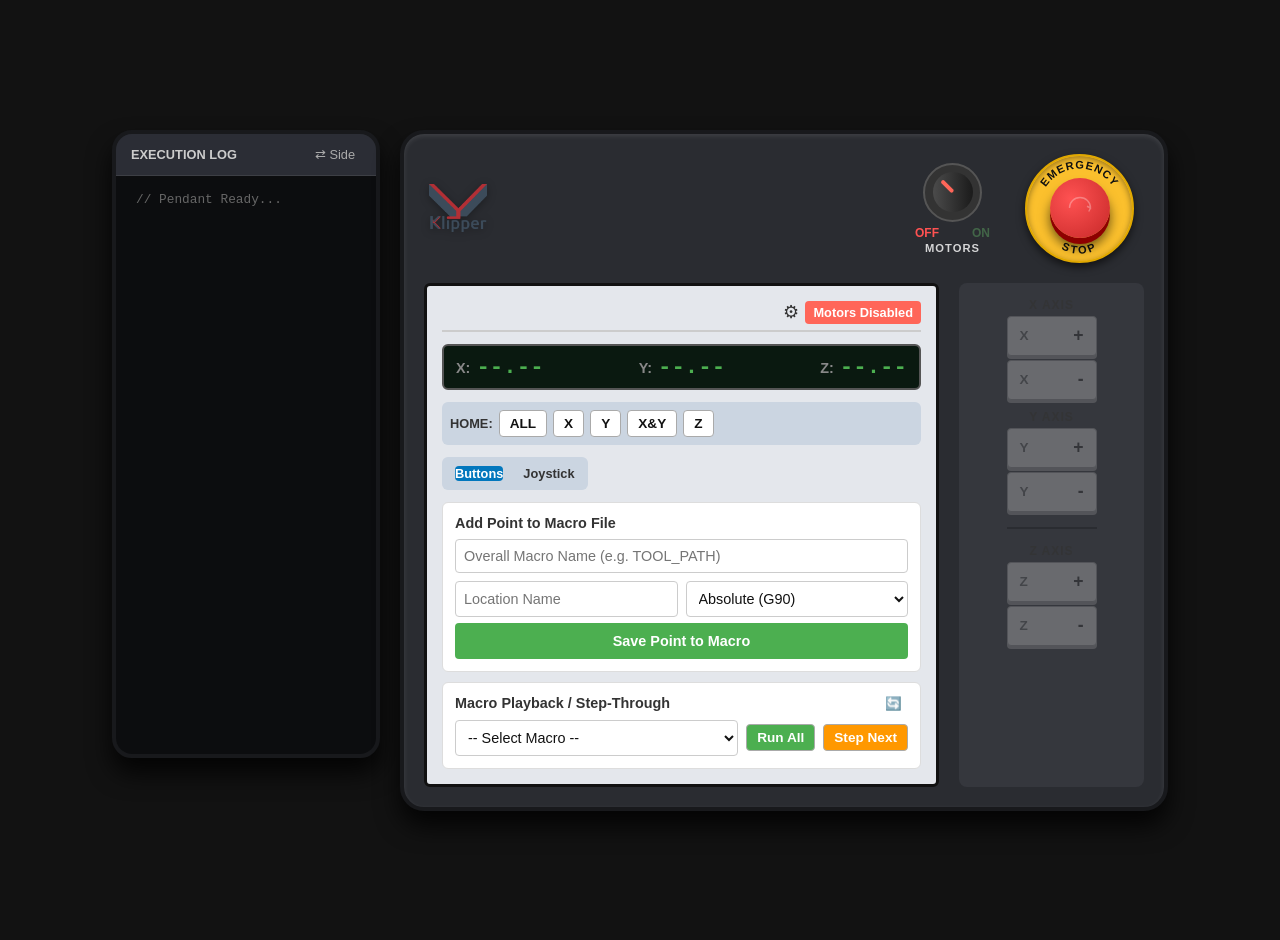
==== commit dafb96ed: "10/01/2026 Rev D" ====
--- a/pendant.html
+++ b/pendant.html
@@ -175,8 +175,8 @@
 
         .estop-container {
             position: relative;
-            width: 95px;
-            height: 95px;
+            width: 105px;
+            height: 105px;
             background-color: var(--estop-yellow);
             border-radius: 50%;
             display: flex;
@@ -193,6 +193,7 @@
             width: 100%;
             height: 100%;
             pointer-events: none;
+            overflow: visible;
         }
 
         .estop-btn {
@@ -736,8 +737,8 @@
 
         .joystick-outer-wrap {
             position: relative;
-            width: 140px;
-            height: 140px;
+            width: 150px;
+            height: 150px;
             display: none;
             align-items: center;
             justify-content: center;
@@ -785,29 +786,31 @@
             color: var(--label-color);
             text-shadow: 0 1px 3px rgba(0,0,0,0.9);
             pointer-events: none;
-        }
-
+            width: 30px;
+            text-align: center;
+        }
+        /* Perfectly centered using absolute layout and text-anchor styling */
         .jl-yp {
-            top: 0px;
-            left: 60px;
+            top: 2px;
+            left: 50%;
             transform: translateX(-50%);
         }
 
         .jl-ym {
-            bottom: 0px;
-            left: 60px;
+            bottom: 2px;
+            left: 50%;
             transform: translateX(-50%);
         }
 
         .jl-xp {
-            right: 0px;
-            top: 60px;
+            right: 2px;
+            top: 50%;
             transform: translateY(-50%);
         }
 
         .jl-xm {
-            left: 0px;
-            top: 60px;
+            left: 2px;
+            top: 50%;
             transform: translateY(-50%);
         }
     </style>
@@ -842,10 +845,10 @@
                     </div>
                     <div class="estop-container">
                         <svg class="estop-text-svg" viewBox="0 0 100 100">
-                            <path id="textPathTop" d="M 15 50 A 35 35 0 0 1 85 50" fill="transparent" />
-                            <text font-family="Arial" font-weight="900" font-size="11" fill="#111" letter-spacing="1"><textPath href="#textPathTop" startOffset="50%" text-anchor="middle">EMERGENCY</textPath></text>
-                            <path id="textPathBottom" d="M 12 55 A 38 38 0 0 0 88 55" fill="transparent" />
-                            <text font-family="Arial" font-weight="900" font-size="11" fill="#111" letter-spacing="2"><textPath href="#textPathBottom" startOffset="50%" text-anchor="middle">STOP</textPath></text>
+                            <path id="textPathTop" d="M 12 50 A 38 38 0 0 1 88 50" fill="transparent" />
+                            <text font-family="Arial" font-weight="900" font-size="10.5" fill="#111" letter-spacing="1"><textPath href="#textPathTop" startOffset="50%" text-anchor="middle">EMERGENCY</textPath></text>
+                            <path id="textPathBottom" d="M 15 58 A 35 35 0 0 0 85 58" fill="transparent" />
+                            <text font-family="Arial" font-weight="900" font-size="10.5" fill="#111" letter-spacing="2"><textPath href="#textPathBottom" startOffset="50%" text-anchor="middle">STOP</textPath></text>
                         </svg>
                         <button class="estop-btn" onclick="triggerEStop()">
                             <svg class="estop-arrows" viewBox="0 0 100 100"><path d="M 20 50 A 30 30 0 0 1 80 50 l -10 -5 m 10 5 l -5 10" stroke="white" stroke-width="4" fill="none" /></svg>
@@ -1417,7 +1420,7 @@
             }
         }
 
-        function handleJoystickEnd() {
+fn handleJoystickEnd() {
             isDragging = false;
             stick.style.transition = 'transform 0.2s cubic-bezier(0.68, -0.55, 0.265, 1.55)';
             stick.style.transform = 'translate(0px, 0px)';
